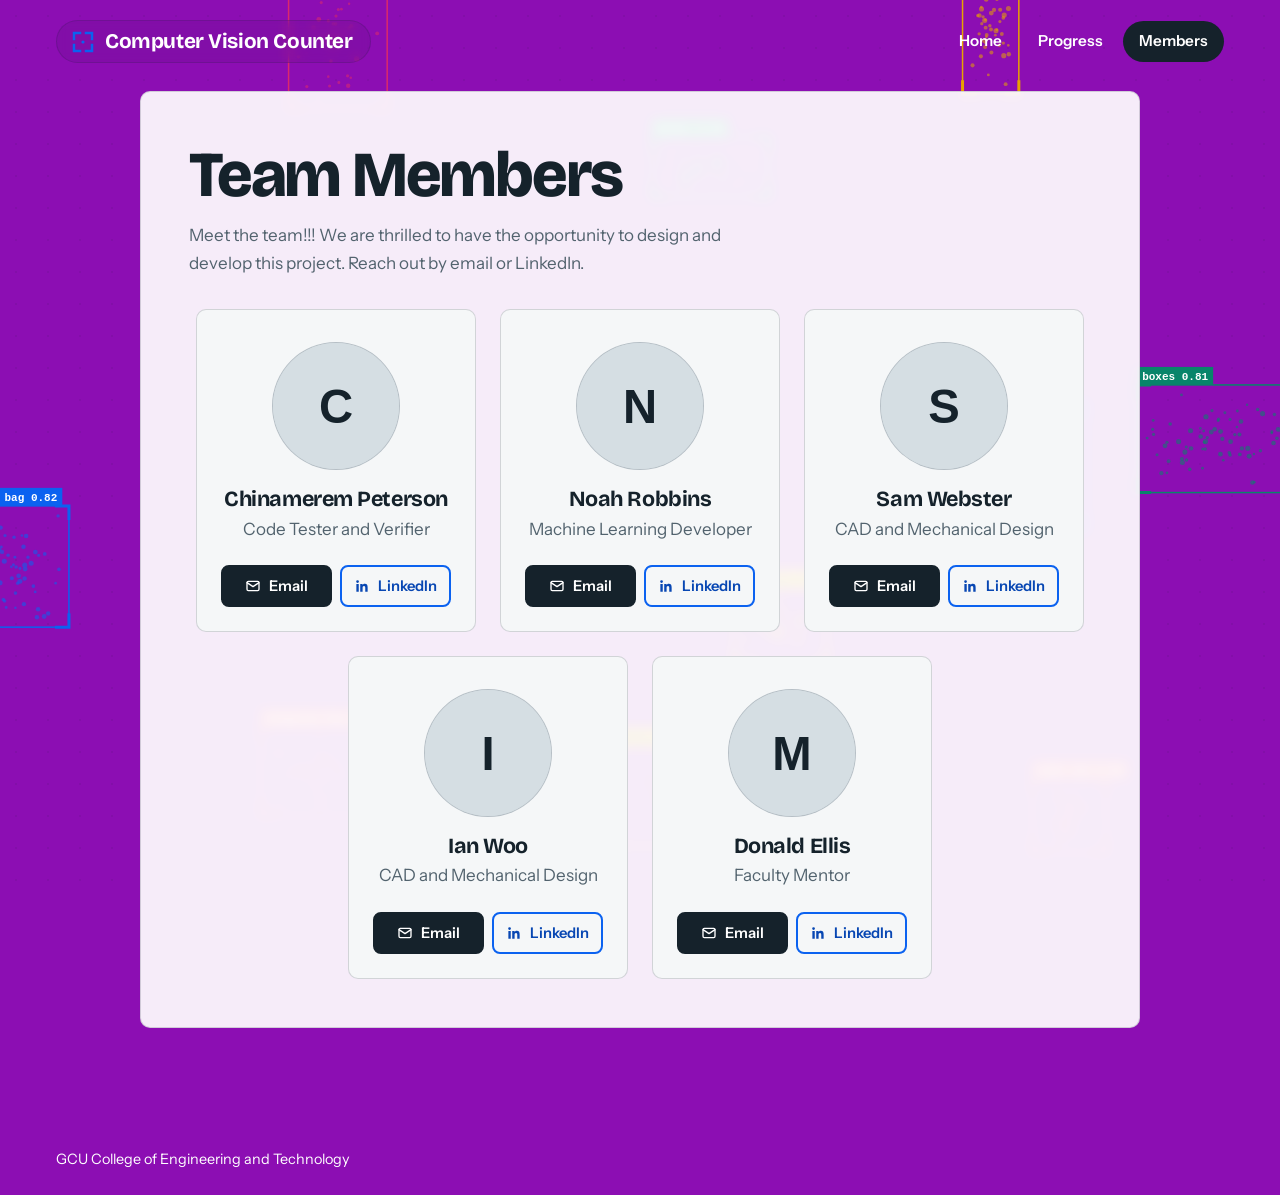
==== members.html @ 8cadb1ff "initial commit" ====
<!DOCTYPE html>
<html lang="en">
<head>
  <meta charset="UTF-8">
  <meta name="viewport" content="width=device-width, initial-scale=1">
  <title>Members | Computer Vision Counter</title>
  <meta name="description" content="Meet the five people building the Sightline computer vision project.">
  <link rel="preconnect" href="https://fonts.googleapis.com">
  <link rel="preconnect" href="https://fonts.gstatic.com" crossorigin>
  <link href="https://fonts.googleapis.com/css2?family=Bricolage+Grotesque:opsz,wght@12..96,700;800&family=Instrument+Sans:wght@400;600;700&display=swap" rel="stylesheet">
  <link rel="stylesheet" href="styles.css">
</head>
<body>
  <canvas id="cv-bg" aria-hidden="true"></canvas>

  <header class="site-header">
    <a class="brand" href="index.html">
      <svg viewBox="0 0 24 24" width="24" height="24" fill="none" stroke="#0b62f0" stroke-width="2.5" stroke-linecap="square" aria-hidden="true">
        <path d="M3 9V3h6M15 3h6v6M21 15v6h-6M9 21H3v-6"/>
        <circle cx="12" cy="12" r="1.6" fill="#0b62f0" stroke="none"/>
      </svg>
      Computer Vision Counter
    </a>
    <nav class="site-nav" aria-label="Main">
      <ul>
        <li><a href="index.html">Home</a></li>
        <li><a href="progress.html">Progress</a></li>
        <li><a href="members.html" aria-current="page">Members</a></li>
      </ul>
    </nav>
  </header>

  <main>
    <div class="panel">
    <div class="page-head">
      <h1>Team Members</h1>
      <p>Meet the team!!! We are thrilled to have the opportunity to design and develop this project. Reach out by email or LinkedIn.</p>
    </div>

   
    <div class="team">

      <article class="member">
        <img class="avatar" src="assets/Chinamerem.jpg" width="128" height="128" alt="Photo" data-name="Chinamerem">
        <h2>Chinamerem Peterson</h2>
        <p class="role">Code Tester and Verifier</p>
        <div class="actions">
          <a class="btn btn-primary" href="mailto:chinameremp214@gmail.com" aria-label="Email Chinamerem">
            <svg viewBox="0 0 24 24" width="16" height="16" fill="none" stroke="currentColor" stroke-width="2" stroke-linecap="round" stroke-linejoin="round" aria-hidden="true"><rect x="3" y="5" width="18" height="14" rx="2"/><path d="m3 7 9 6 9-6"/></svg>
            Email
          </a>
          <a class="btn btn-linkedin" href="https://www.linkedin.com/in/chinameremp/" target="_blank" rel="noopener noreferrer" aria-label="on LinkedIn (opens in a new tab)">
            <svg viewBox="0 0 24 24" width="16" height="16" fill="currentColor" aria-hidden="true"><path d="M20.45 20.45h-3.56v-5.57c0-1.33-.03-3.04-1.85-3.04-1.86 0-2.14 1.45-2.14 2.94v5.67H9.35V9h3.41v1.56h.05c.48-.9 1.64-1.85 3.37-1.85 3.6 0 4.27 2.37 4.27 5.46v6.28zM5.34 7.43a2.06 2.06 0 1 1 0-4.13 2.06 2.06 0 0 1 0 4.13zM7.12 20.45H3.56V9h3.56v11.45z"/></svg>
            LinkedIn
          </a>
        </div>
      </article>

      <article class="member">
        <img class="avatar" src="assets/Noah.jpg" width="128" height="128" alt="Photo" data-name="Noah">
        <h2>Noah Robbins</h2>
        <p class="role">Machine Learning Developer</p>
        <div class="actions">
          <a class="btn btn-primary" href="mailto:noahrobbinson750@gmail.com" aria-label="Email Noah">
            <svg viewBox="0 0 24 24" width="16" height="16" fill="none" stroke="currentColor" stroke-width="2" stroke-linecap="round" stroke-linejoin="round" aria-hidden="true"><rect x="3" y="5" width="18" height="14" rx="2"/><path d="m3 7 9 6 9-6"/></svg>
            Email
          </a>
          <a class="btn btn-linkedin" href="https://www.linkedin.com/in/noahrobbins00/" target="_blank" rel="noopener noreferrer" aria-label="on LinkedIn (opens in a new tab)">
            <svg viewBox="0 0 24 24" width="16" height="16" fill="currentColor" aria-hidden="true"><path d="M20.45 20.45h-3.56v-5.57c0-1.33-.03-3.04-1.85-3.04-1.86 0-2.14 1.45-2.14 2.94v5.67H9.35V9h3.41v1.56h.05c.48-.9 1.64-1.85 3.37-1.85 3.6 0 4.27 2.37 4.27 5.46v6.28zM5.34 7.43a2.06 2.06 0 1 1 0-4.13 2.06 2.06 0 0 1 0 4.13zM7.12 20.45H3.56V9h3.56v11.45z"/></svg>
            LinkedIn
          </a>
        </div>
      </article>

      <article class="member">
        <img class="avatar" src="assets/Sam.jpg" width="128" height="128" alt="Photo" data-name="Sam">
        <h2>Sam Webster</h2>
        <p class="role">CAD and Mechanical Design</p>
        <div class="actions">
          <a class="btn btn-primary" href="mailto:Samwisetheinventor@gmail.com" aria-label="Email Sam">
            <svg viewBox="0 0 24 24" width="16" height="16" fill="none" stroke="currentColor" stroke-width="2" stroke-linecap="round" stroke-linejoin="round" aria-hidden="true"><rect x="3" y="5" width="18" height="14" rx="2"/><path d="m3 7 9 6 9-6"/></svg>
            Email
          </a>
          <a class="btn btn-linkedin" href="https://www.linkedin.com/in/samwisetheinventor/" target="_blank" rel="noopener noreferrer" aria-label="on LinkedIn (opens in a new tab)">
            <svg viewBox="0 0 24 24" width="16" height="16" fill="currentColor" aria-hidden="true"><path d="M20.45 20.45h-3.56v-5.57c0-1.33-.03-3.04-1.85-3.04-1.86 0-2.14 1.45-2.14 2.94v5.67H9.35V9h3.41v1.56h.05c.48-.9 1.64-1.85 3.37-1.85 3.6 0 4.27 2.37 4.27 5.46v6.28zM5.34 7.43a2.06 2.06 0 1 1 0-4.13 2.06 2.06 0 0 1 0 4.13zM7.12 20.45H3.56V9h3.56v11.45z"/></svg>
            LinkedIn
          </a>
        </div>
      </article>

      <article class="member">
        <img class="avatar" src="assets/Ian.jpg" width="128" height="128" alt="Photo" data-name="Ian">
        <h2>Ian Woo</h2>
        <p class="role">CAD and Mechanical Design</p>
        <div class="actions">
          <a class="btn btn-primary" href="mailto:iwoo@my.gcu.edu" aria-label="Email Ian">
            <svg viewBox="0 0 24 24" width="16" height="16" fill="none" stroke="currentColor" stroke-width="2" stroke-linecap="round" stroke-linejoin="round" aria-hidden="true"><rect x="3" y="5" width="18" height="14" rx="2"/><path d="m3 7 9 6 9-6"/></svg>
            Email
          </a>
          <a class="btn btn-linkedin" href="https://www.linkedin.com/in/ian-woo-776401348/" target="_blank" rel="noopener noreferrer" aria-label="on LinkedIn (opens in a new tab)">
            <svg viewBox="0 0 24 24" width="16" height="16" fill="currentColor" aria-hidden="true"><path d="M20.45 20.45h-3.56v-5.57c0-1.33-.03-3.04-1.85-3.04-1.86 0-2.14 1.45-2.14 2.94v5.67H9.35V9h3.41v1.56h.05c.48-.9 1.64-1.85 3.37-1.85 3.6 0 4.27 2.37 4.27 5.46v6.28zM5.34 7.43a2.06 2.06 0 1 1 0-4.13 2.06 2.06 0 0 1 0 4.13zM7.12 20.45H3.56V9h3.56v11.45z"/></svg>
            LinkedIn
          </a>
        </div>
      </article>

      <article class="member">
        <img class="avatar" src="assets/Don.jpg" width="128" height="128" alt="Photo" data-name="Mentor">
        <h2>Donald Ellis</h2>
        <p class="role">Faculty Mentor</p>
        <div class="actions">
          <a class="btn btn-primary" href="mailto:Donald.Ellis@gcu.edu" aria-label="Email Don Ellis">
            <svg viewBox="0 0 24 24" width="16" height="16" fill="none" stroke="currentColor" stroke-width="2" stroke-linecap="round" stroke-linejoin="round" aria-hidden="true"><rect x="3" y="5" width="18" height="14" rx="2"/><path d="m3 7 9 6 9-6"/></svg>
            Email
          </a>
          <a class="btn btn-linkedin" href="https://www.linkedin.com/in/donkellis/" target="_blank" rel="noopener noreferrer" aria-label="on LinkedIn (opens in a new tab)">
            <svg viewBox="0 0 24 24" width="16" height="16" fill="currentColor" aria-hidden="true"><path d="M20.45 20.45h-3.56v-5.57c0-1.33-.03-3.04-1.85-3.04-1.86 0-2.14 1.45-2.14 2.94v5.67H9.35V9h3.41v1.56h.05c.48-.9 1.64-1.85 3.37-1.85 3.6 0 4.27 2.37 4.27 5.46v6.28zM5.34 7.43a2.06 2.06 0 1 1 0-4.13 2.06 2.06 0 0 1 0 4.13zM7.12 20.45H3.56V9h3.56v11.45z"/></svg>
            LinkedIn
          </a>
        </div>
      </article>

    </div>
    </div>
  </main>

  <footer class="site-footer">GCU College of Engineering and Technology</footer>

  <script>
    // If a photo file is missing, show the member's initials instead of a broken image.
    document.querySelectorAll("img.avatar").forEach((img) => {
      const useInitials = () => {
        const initials = (img.dataset.name || "")
          .split(/\s+/)
          .map((part) => part[0] || "")
          .join("")
          .slice(0, 2)
          .toUpperCase();
        const svg =
          "<svg xmlns='http://www.w3.org/2000/svg' width='256' height='256'>" +
          "<rect width='256' height='256' fill='#d5dee3'/>" +
          "<text x='50%' y='50%' dy='.35em' text-anchor='middle' font-family='sans-serif' " +
          "font-size='96' font-weight='700' fill='#15222b'>" + initials + "</text></svg>";
        img.src = "data:image/svg+xml;utf8," + encodeURIComponent(svg);
      };
      img.addEventListener("error", useInitials, { once: true });
      if (img.complete && img.naturalWidth === 0) useInitials();
    });
  </script>
  <script src="background.js"></script>
</body>
</html>
---- styles.css ----
/* ---------- Tokens ---------- */
:root {
  --bg: #8c0eb3;
  --surface: #ffffff;
  --ink: #15222b;
  --muted: #52636e;
  --line: rgba(21, 34, 43, 0.16);
  --blue: #0b62f0;
  --blue-deep: #0847b3;
  --radius: 10px;
  --font-display: "Bricolage Grotesque", "Trebuchet MS", system-ui, sans-serif;
  --font-body: "Instrument Sans", system-ui, -apple-system, "Segoe UI", sans-serif;
}

/* ---------- Base ---------- */
*,
*::before,
*::after {
  box-sizing: border-box;
}

html {
  -webkit-text-size-adjust: 100%;
}

body {
  margin: 0;
  min-height: 100vh;
  display: flex;
  flex-direction: column;
  background: var(--bg);
  color: var(--ink);
  font: 400 1.0625rem/1.6 var(--font-body);
}

h1,
h2 {
  font-family: var(--font-display);
  line-height: 1.1;
  letter-spacing: -0.02em;
}

a {
  color: var(--blue-deep);
}

:focus-visible {
  outline: 3px solid var(--blue);
  outline-offset: 3px;
}

main {
  position: relative;
  z-index: 1;
  flex: 1;
}

/* ---------- Header and nav ---------- */
.site-header {
  position: relative;
  z-index: 2;
  display: flex;
  align-items: center;
  justify-content: space-between;
  flex-wrap: wrap;
  gap: 12px 24px;
  padding: 20px clamp(20px, 5vw, 56px);
}

.brand {
  display: inline-flex;
  align-items: center;
  gap: 10px;
  padding: 8px 18px 8px 14px;
  background: rgba(21, 34, 43, 0.08);
  border: 1px solid var(--line);
  border-radius: 999px;
  color: #fff;
  font: 700 1.3rem var(--font-display);
  letter-spacing: -0.02em;
  text-decoration: none;
  -webkit-backdrop-filter: blur(6px);
  backdrop-filter: blur(6px);
  transition: background-color 0.15s;
}

.brand:hover {
  background: #4a46466b;
}

.site-nav ul {
  display: flex;
  gap: 4px;
  margin: 0;
  padding: 0;
  list-style: none;
}

.site-nav a {
  display: block;
  padding: 8px 16px;
  border-radius: 999px;
  color: #fff;
  font-size: 0.95rem;
  font-weight: 600;
  text-decoration: none;
}

.site-nav a:hover {
  background: rgba(21, 34, 43, 0.08);
}

.site-nav a[aria-current="page"] {
  background: var(--ink);
  color: #fff;
}

/* ---------- Buttons ---------- */
.btn {
  display: inline-flex;
  align-items: center;
  justify-content: center;
  gap: 8px;
  padding: 12px 22px;
  border: 2px solid var(--ink);
  border-radius: 8px;
  font: 600 1rem var(--font-body);
  text-decoration: none;
  cursor: pointer;
  transition: background-color 0.15s, color 0.15s, border-color 0.15s;
}

.btn-primary {
  background: var(--ink);
  color: #fff;
}

.btn-primary:hover {
  background: var(--blue);
  border-color: var(--blue);
}

.btn-outline {
  background: transparent;
  color: var(--ink);
}

.btn-outline:hover {
  background: var(--ink);
  color: #fff;
}

.btn-linkedin {
  background: transparent;
  border-color: var(--blue);
  color: var(--blue-deep);
}

.btn-linkedin:hover {
  background: var(--blue);
  color: #fff;
}

/* ---------- Home ---------- */
#cv-bg {
  position: fixed;
  inset: 0;
  z-index: 0;
  width: 100%;
  height: 100%;
  pointer-events: none;
}

.hero {
  display: flex;
  align-items: center;
  min-height: calc(100vh - 84px);
  padding: clamp(24px, 6vw, 72px) clamp(20px, 5vw, 56px) clamp(56px, 10vw, 120px);
}
/*text box background*/
.hero-inner {
  max-width: 46rem;
  padding: clamp(28px, 5vw, 52px);
  background: rgba(255, 255, 255, 0.92);
  border: 1px solid var(--line);
  border-radius: var(--radius);
  -webkit-backdrop-filter: blur(6px);
  backdrop-filter: blur(6px);
}

.hero h1 {
  margin: 0 0 24px;
  font-size: clamp(3.4rem, 11vw, 7.5rem);
  font-weight: 800;
  line-height: 0.95;
  letter-spacing: -0.04em;
}

.lede {
  max-width: 34rem;
  margin: 0 0 32px;
  font-size: clamp(1.15rem, 2.2vw, 1.4rem);
  line-height: 1.5;
}

.hero-actions {
  display: flex;
  flex-wrap: wrap;
  gap: 12px;
}

.hero-actions .btn {
  background: #fff;
  border-color: var(--ink);
  color: var(--ink);
}

.hero-actions .btn:hover {
  background: #e6ebed;
  border-color: var(--ink);
  color: var(--ink);
}

/* ---------- Inner page heading ---------- */
.page-head {
  max-width: 1000px;
  margin: 0 auto;
  padding: clamp(24px, 5vw, 56px) clamp(20px, 5vw, 32px) 8px;
}

.page-head h1 {
  margin: 0 0 12px;
  font-size: clamp(2.5rem, 6vw, 4rem);
  font-weight: 800;
  letter-spacing: -0.035em;
}

.page-head p {
  max-width: 36rem;
  margin: 0;
  color: var(--muted);
}

/* ---------- Centered panel (Progress/Members) ---------- */
.panel {
  width: min(1000px, calc(100% - 2 * clamp(20px, 5vw, 56px)));
  margin: 8px auto 96px;
  padding: clamp(24px, 4vw, 48px);
  background: rgba(255, 255, 255, 0.92);
  border: 1px solid var(--line);
  border-radius: var(--radius);
  -webkit-backdrop-filter: blur(6px);
  backdrop-filter: blur(6px);
}

.panel--narrow {
  max-width: 880px;
}

.panel .page-head,
.panel .feed,
.panel .team {
  max-width: none;
  margin: 0;
  padding: 0;
}

.panel .page-head {
  padding-bottom: 8px;
}

.panel .feed,
.panel .team {
  padding-top: 24px;
}

/* light tint on cards */
.panel .post,
.panel .member {
  background: #f5f7f8;
}

/* ---------- Progress ---------- */
.feed {
  display: flex;
  flex-direction: column;
  gap: 20px;
  max-width: 820px;
  margin: 0 auto;
  padding: 32px clamp(20px, 5vw, 32px) 96px;
}

.post {
  display: grid;
  grid-template-columns: 180px 1fr;
  overflow: hidden;
  background: var(--surface);
  border: 1px solid var(--line);
  border-radius: var(--radius);
}

.post-date {
  display: flex;
  flex-direction: column;
  gap: 4px;
  padding: 24px;
  background: rgba(21, 34, 43, 0.035);
  border-right: 1px solid var(--line);
}

.post-week {
  font: 700 1.6rem/1.1 var(--font-display);
  letter-spacing: -0.02em;
}

.post-range {
  color: var(--muted);
  font-size: 0.92rem;
}

.post-body {
  padding: 24px 28px 26px;
}

.post-body h2 {
  margin: 0 0 12px;
  font-size: 1.4rem;
}

.post-body ul {
  margin: 0;
  padding-left: 1.2em;
}

.post-body li {
  margin: 0.45em 0;
}

.post-body li::marker {
  color: var(--blue);
}

@media (max-width: 640px) {
  .post {
    grid-template-columns: 1fr;
  }

  .post-date {
    flex-flow: row wrap;
    align-items: baseline;
    gap: 4px 14px;
    border-right: 0;
    border-bottom: 1px solid var(--line);
  }
}

/* ---------- Members ---------- */
.team {
  display: flex;
  flex-wrap: wrap;
  justify-content: center;
  gap: 24px;
  max-width: 1000px;
  margin: 0 auto;
  padding: 32px clamp(20px, 5vw, 32px) 96px;
}

.member {
  display: flex;
  flex: 0 0 280px;
  flex-direction: column;
  align-items: center;
  max-width: 100%;
  padding: 32px 24px 24px;
  background: var(--surface);
  border: 1px solid var(--line);
  border-radius: var(--radius);
  text-align: center;
}

.avatar {
  width: 128px;
  height: 128px;
  margin-bottom: 18px;
  background: #d5dee3;
  border: 1px solid var(--line);
  border-radius: 50%;
  object-fit: cover; /* scales images */
}

.member h2 {
  margin: 0;
  font-size: 1.35rem;
}

.role {
  margin: 4px 0 0;
  color: var(--muted);
}

.actions {
  display: flex;
  gap: 8px;
  width: 100%;
  margin-top: 22px;
}

.actions .btn {
  flex: 1;
  padding: 10px 8px;
  font-size: 0.92rem;
}

/* ---------- Footer ---------- */
.site-footer {
  position: relative;
  z-index: 1;
  padding: 24px clamp(20px, 5vw, 56px);
  color: #fff;
  font-size: 0.9rem;
}
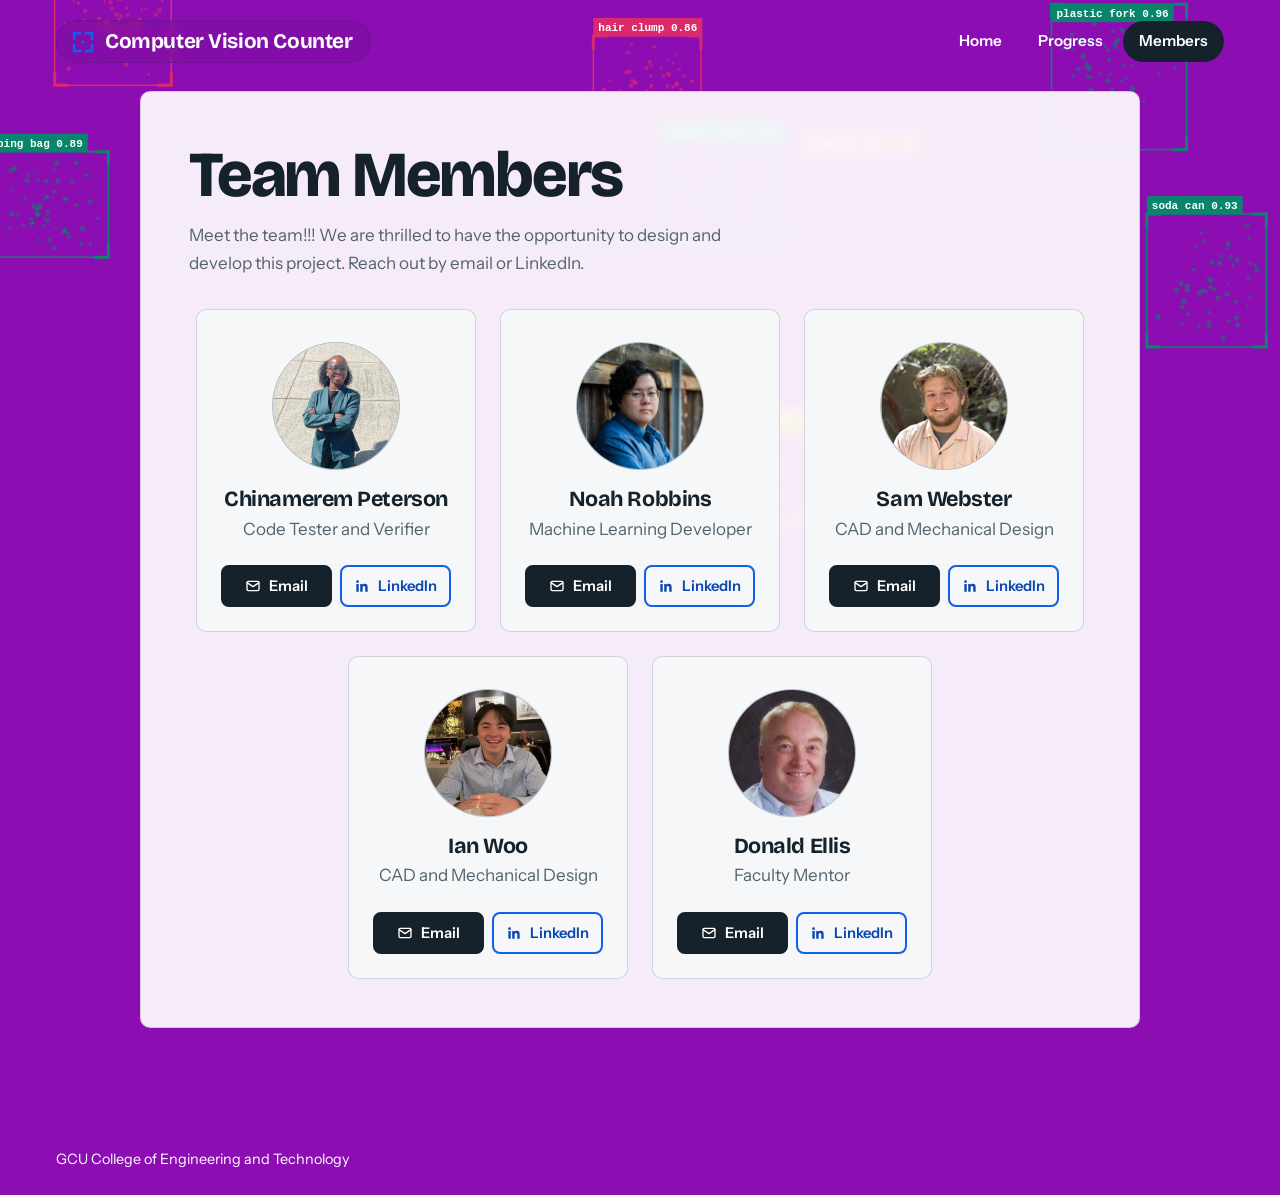
==== commit 2cd19655: "Updated email field; removed assets directory" ====
--- a/members.html
+++ b/members.html
@@ -41,7 +41,7 @@
     <div class="team">
 
       <article class="member">
-        <img class="avatar" src="assets/Chinamerem.jpg" width="128" height="128" alt="Photo" data-name="Chinamerem">
+        <img class="avatar" src="Chinamerem.jpg" width="128" height="128" alt="Photo" data-name="Chinamerem">
         <h2>Chinamerem Peterson</h2>
         <p class="role">Code Tester and Verifier</p>
         <div class="actions">
@@ -57,7 +57,7 @@
       </article>
 
       <article class="member">
-        <img class="avatar" src="assets/Noah.jpg" width="128" height="128" alt="Photo" data-name="Noah">
+        <img class="avatar" src="Noah.jpg" width="128" height="128" alt="Photo" data-name="Noah">
         <h2>Noah Robbins</h2>
         <p class="role">Machine Learning Developer</p>
         <div class="actions">
@@ -73,7 +73,7 @@
       </article>
 
       <article class="member">
-        <img class="avatar" src="assets/Sam.jpg" width="128" height="128" alt="Photo" data-name="Sam">
+        <img class="avatar" src="Sam.jpg" width="128" height="128" alt="Photo" data-name="Sam">
         <h2>Sam Webster</h2>
         <p class="role">CAD and Mechanical Design</p>
         <div class="actions">
@@ -89,11 +89,11 @@
       </article>
 
       <article class="member">
-        <img class="avatar" src="assets/Ian.jpg" width="128" height="128" alt="Photo" data-name="Ian">
+        <img class="avatar" src="Ian.jpg" width="128" height="128" alt="Photo" data-name="Ian">
         <h2>Ian Woo</h2>
         <p class="role">CAD and Mechanical Design</p>
         <div class="actions">
-          <a class="btn btn-primary" href="mailto:iwoo@my.gcu.edu" aria-label="Email Ian">
+          <a class="btn btn-primary" href="mailto:Ianwwoo@icloud.com" aria-label="Email Ian">
             <svg viewBox="0 0 24 24" width="16" height="16" fill="none" stroke="currentColor" stroke-width="2" stroke-linecap="round" stroke-linejoin="round" aria-hidden="true"><rect x="3" y="5" width="18" height="14" rx="2"/><path d="m3 7 9 6 9-6"/></svg>
             Email
           </a>
@@ -105,7 +105,7 @@
       </article>
 
       <article class="member">
-        <img class="avatar" src="assets/Don.jpg" width="128" height="128" alt="Photo" data-name="Mentor">
+        <img class="avatar" src="Don.jpg" width="128" height="128" alt="Photo" data-name="Mentor">
         <h2>Donald Ellis</h2>
         <p class="role">Faculty Mentor</p>
         <div class="actions">
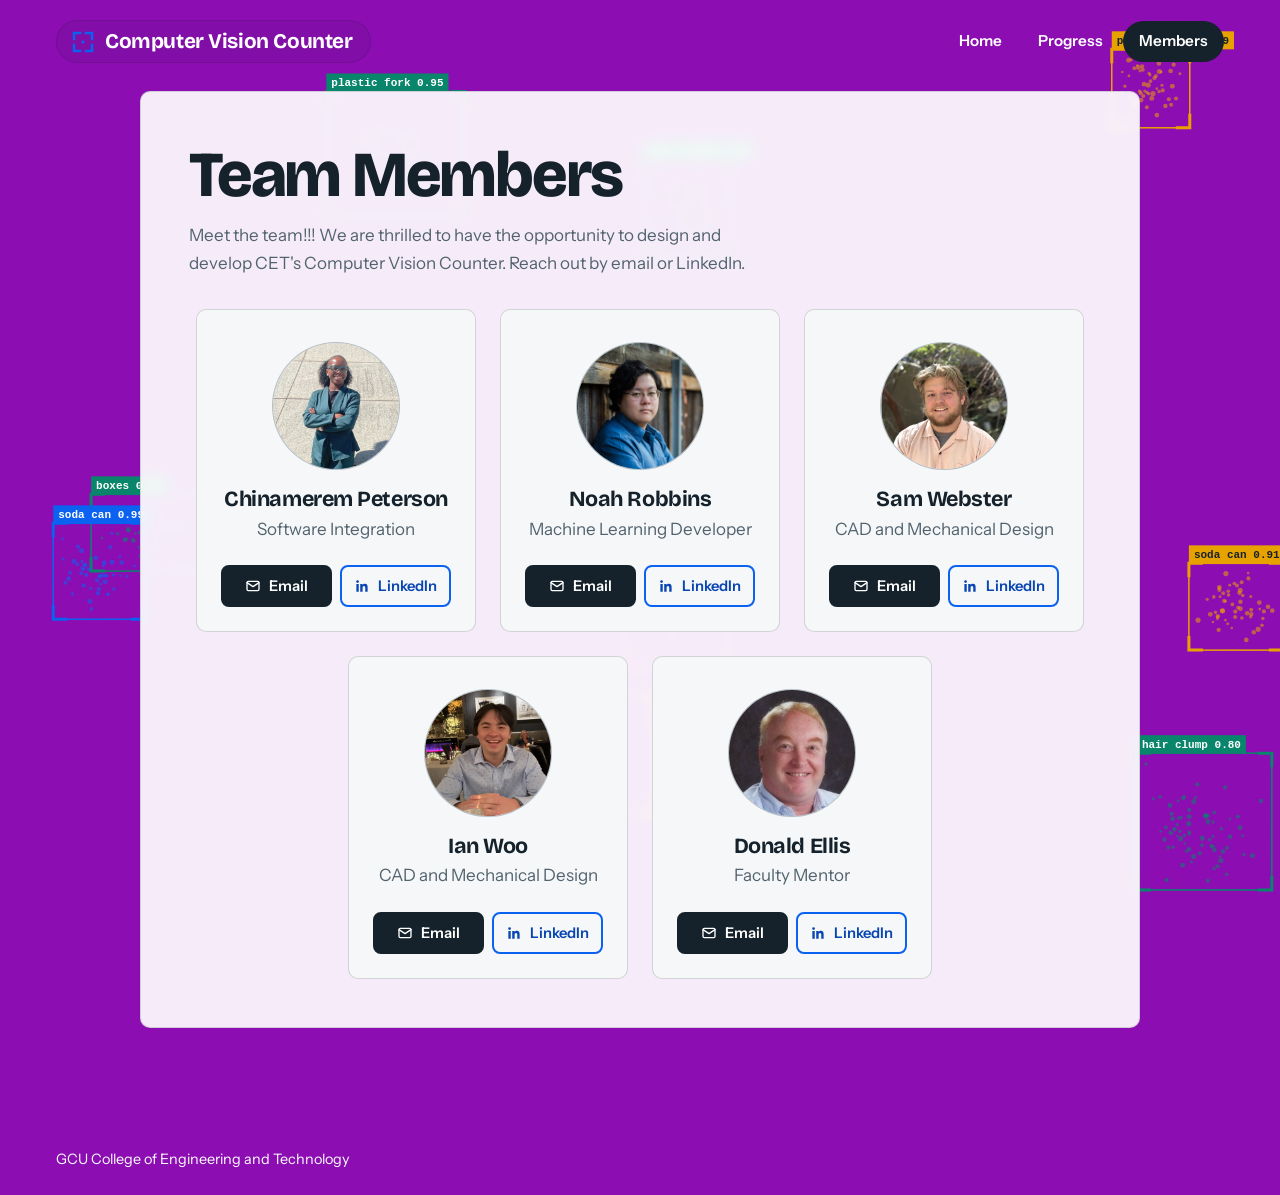
==== commit a2e37766: "Add files via upload" ====
--- a/members.html
+++ b/members.html
@@ -34,7 +34,7 @@
     <div class="panel">
     <div class="page-head">
       <h1>Team Members</h1>
-      <p>Meet the team!!! We are thrilled to have the opportunity to design and develop this project. Reach out by email or LinkedIn.</p>
+      <p>Meet the team!!! We are thrilled to have the opportunity to design and develop CET's Computer Vision Counter. Reach out by email or LinkedIn.</p>
     </div>
 
    
@@ -43,7 +43,7 @@
       <article class="member">
         <img class="avatar" src="Chinamerem.jpg" width="128" height="128" alt="Photo" data-name="Chinamerem">
         <h2>Chinamerem Peterson</h2>
-        <p class="role">Code Tester and Verifier</p>
+        <p class="role">Software Integration</p>
         <div class="actions">
           <a class="btn btn-primary" href="mailto:chinameremp214@gmail.com" aria-label="Email Chinamerem">
             <svg viewBox="0 0 24 24" width="16" height="16" fill="none" stroke="currentColor" stroke-width="2" stroke-linecap="round" stroke-linejoin="round" aria-hidden="true"><rect x="3" y="5" width="18" height="14" rx="2"/><path d="m3 7 9 6 9-6"/></svg>
